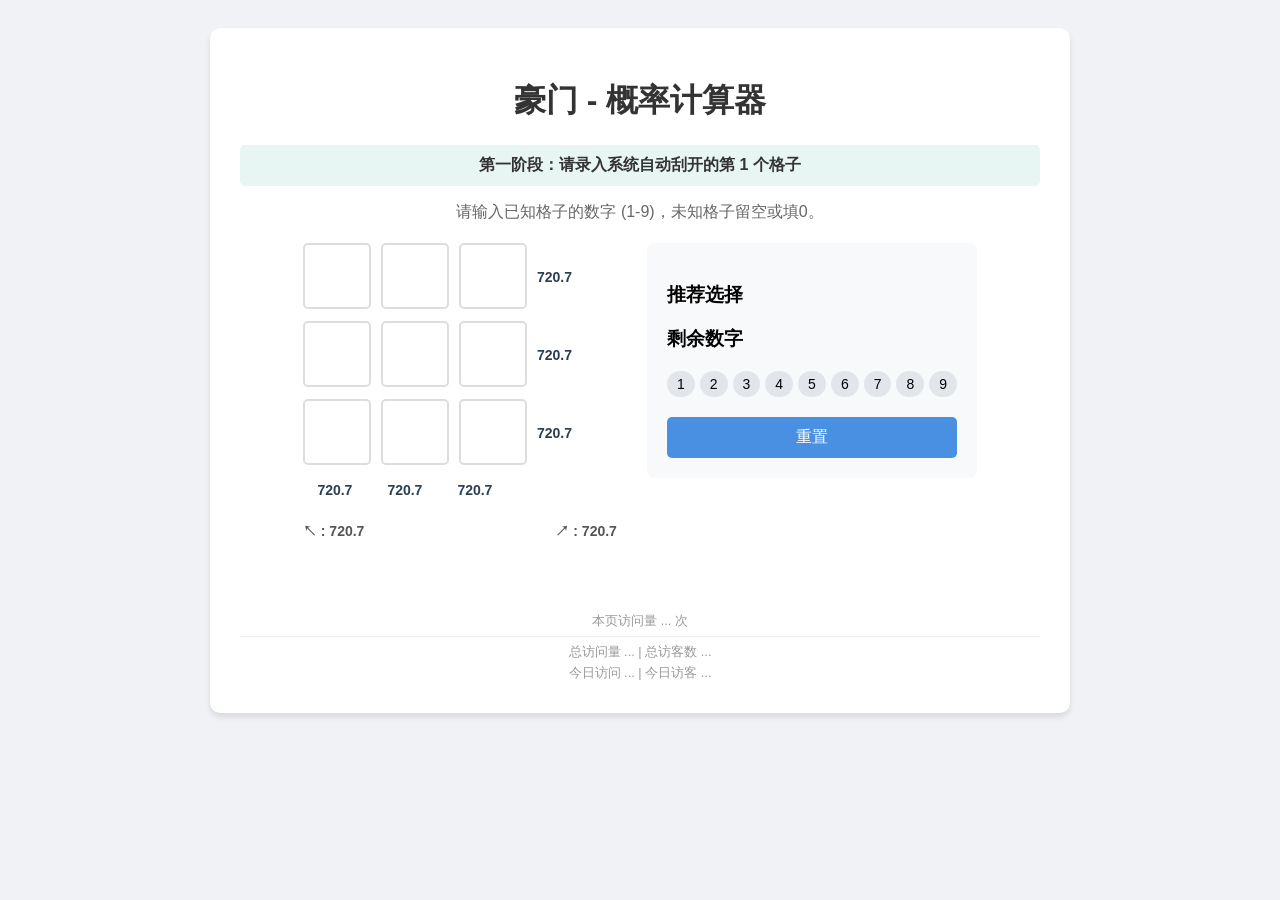
==== 9_grid/index.html @ 1a7174ed "Update footer stats to show Total/Today PV/UV on all pages" ====
<!DOCTYPE html>
<html lang="zh-CN">
<head>
    <meta charset="UTF-8">
    <meta name="viewport" content="width=device-width, initial-scale=1.0">
    <title>豪门 - 概率计算器</title>
    <link rel="stylesheet" href="style.css">
</head>
<body>
    <div class="container">
        <h1>豪门 - 概率计算器</h1>
        <div id="loading" class="loading-overlay">计算中...</div>
        <div class="step-indicator" id="step-status">正在初始化...</div>
        <p>请输入已知格子的数字 (1-9)，未知格子留空或填0。</p>
        
        <div class="game-area">
            <div class="grid-container">
                <!-- 3x3 Grid Inputs -->
                <div class="grid-row">
                    <div class="cell-wrapper">
                        <input type="number" id="cell-1-1" min="0" max="9" class="grid-cell">
                        <span id="ev-1-1" class="ev-display"></span>
                    </div>
                    <div class="cell-wrapper">
                        <input type="number" id="cell-1-2" min="0" max="9" class="grid-cell">
                        <span id="ev-1-2" class="ev-display"></span>
                    </div>
                    <div class="cell-wrapper">
                        <input type="number" id="cell-1-3" min="0" max="9" class="grid-cell">
                        <span id="ev-1-3" class="ev-display"></span>
                    </div>
                    <div class="row-result" id="res-row-1"></div>
                </div>
                <div class="grid-row">
                    <div class="cell-wrapper">
                        <input type="number" id="cell-2-1" min="0" max="9" class="grid-cell">
                        <span id="ev-2-1" class="ev-display"></span>
                    </div>
                    <div class="cell-wrapper">
                        <input type="number" id="cell-2-2" min="0" max="9" class="grid-cell">
                        <span id="ev-2-2" class="ev-display"></span>
                    </div>
                    <div class="cell-wrapper">
                        <input type="number" id="cell-2-3" min="0" max="9" class="grid-cell">
                        <span id="ev-2-3" class="ev-display"></span>
                    </div>
                    <div class="row-result" id="res-row-2"></div>
                </div>
                <div class="grid-row">
                    <div class="cell-wrapper">
                        <input type="number" id="cell-3-1" min="0" max="9" class="grid-cell">
                        <span id="ev-3-1" class="ev-display"></span>
                    </div>
                    <div class="cell-wrapper">
                        <input type="number" id="cell-3-2" min="0" max="9" class="grid-cell">
                        <span id="ev-3-2" class="ev-display"></span>
                    </div>
                    <div class="cell-wrapper">
                        <input type="number" id="cell-3-3" min="0" max="9" class="grid-cell">
                        <span id="ev-3-3" class="ev-display"></span>
                    </div>
                    <div class="row-result" id="res-row-3"></div>
                </div>
                
                <!-- Column Results -->
                <div class="col-results">
                    <div class="col-result" id="res-col-1"></div>
                    <div class="col-result" id="res-col-2"></div>
                    <div class="col-result" id="res-col-3"></div>
                </div>

                 <!-- Diagonal Results -->
                 <div class="diag-results">
                    <div class="diag-result left" id="res-diag-1">↖   : <span id="val-diag-1"></span></div>
                    <div class="diag-result right" id="res-diag-2">↗   : <span id="val-diag-2"></span></div>
                </div>
            </div>

            <div class="info-panel">
                <h3>推荐选择</h3>
                <div id="recommendation" class="highlight"></div>
                <h3>剩余数字</h3>
                <div id="remaining-numbers"></div>
                
                <button onclick="resetGrid()">重置</button>
            </div>
        </div>
        
        <div style="text-align: center; margin-top: 30px; font-size: 0.8rem; color: #999; line-height: 1.6;">
            <div style="margin-bottom: 5px;">本页访问量 <span id="busuanzi_page_pv">...</span> 次</div>
            <div style="border-top: 1px solid #eee; padding-top: 5px;">
                <span>总访问量 <span id="busuanzi_site_pv">...</span></span> | 
                <span>总访客数 <span id="busuanzi_site_uv">...</span></span><br>
                <span>今日访问 <span id="busuanzi_today_pv">...</span></span> | 
                <span>今日访客 <span id="busuanzi_today_uv">...</span></span>
            </div>
        </div>
    </div>
    <script src="script.js"></script>
    <script src="//cdn.busuanzi.cc/busuanzi/3.6.9/busuanzi.min.js" defer></script>
</body>
</html>
---- 9_grid/style.css ----
body {
    font-family: 'Segoe UI', Tahoma, Geneva, Verdana, sans-serif;
    background-color: #f0f2f5;
    display: flex;
    justify-content: center;
    padding: 20px;
}

.container {
    background-color: white;
    padding: 30px;
    border-radius: 10px;
    box-shadow: 0 4px 6px rgba(0,0,0,0.1);
    max-width: 800px;
    width: 100%;
}

h1 {
    text-align: center;
    color: #333;
}

p {
    text-align: center;
    color: #666;
}

.game-area {
    display: flex;
    flex-direction: column;
    align-items: center;
    gap: 30px;
    margin-top: 20px;
}

@media (min-width: 600px) {
    .game-area {
        flex-direction: row;
        align-items: flex-start;
        justify-content: center;
    }
}

.grid-container {
    display: flex;
    flex-direction: column;
    gap: 10px;
    position: relative;
    padding-bottom: 40px; /* Space for col results */
}

.grid-row {
    display: flex;
    gap: 10px;
    align-items: center;
}

.grid-cell {
    width: 60px;
    height: 60px;
    font-size: 24px;
    text-align: center;
    border: 2px solid #ddd;
    border-radius: 5px;
    outline: none;
    transition: border-color 0.2s;
}

.grid-cell:focus {
    border-color: #4a90e2;
}

/* Hide spin buttons */
input[type=number]::-webkit-inner-spin-button, 
input[type=number]::-webkit-outer-spin-button { 
  -webkit-appearance: none; 
  margin: 0; 
}

.row-result {
    width: 80px;
    font-weight: bold;
    color: #2c3e50;
    font-size: 14px;
}

.col-results {
    display: flex;
    gap: 10px;
    margin-left: 0;
    padding-left: 2px; /* Slight adjustment */
}

.col-result {
    width: 60px;
    text-align: center;
    font-weight: bold;
    color: #2c3e50;
    font-size: 14px;
    padding-top: 5px;
}

.diag-results {
    margin-top: 15px;
    display: flex;
    justify-content: space-between;
    width: 100%;
    font-size: 14px;
    font-weight: bold;
    color: #555;
}

.info-panel {
    background-color: #f8f9fa;
    padding: 20px;
    border-radius: 8px;
    min-width: 200px;
}

.highlight {
    font-size: 18px;
    color: #e74c3c;
    font-weight: bold;
    margin-bottom: 10px;
}

#remaining-numbers {
    display: flex;
    flex-wrap: wrap;
    gap: 5px;
    margin-bottom: 20px;
}

.rem-num {
    background-color: #e2e6ea;
    padding: 5px 10px;
    border-radius: 15px;
    font-size: 14px;
}

button {
    background-color: #4a90e2;
    color: white;
    border: none;
    padding: 10px 20px;
    border-radius: 5px;
    cursor: pointer;
    font-size: 16px;
    width: 100%;
}

button:hover {
    background-color: #357abd;
}

.best-choice {
    color: #e74c3c;
    font-weight: 800;
}
.recommend-scratch {
    background-color: #fffacd !important; /* LemonChiffon */
    border: 3px solid #f1c40f !important;
    animation: pulse 1.5s infinite;
}

@keyframes pulse {
    0% {
        box-shadow: 0 0 0 0 rgba(241, 196, 15, 0.7);
    }
    70% {
        box-shadow: 0 0 0 10px rgba(241, 196, 15, 0);
    }
    100% {
        box-shadow: 0 0 0 0 rgba(241, 196, 15, 0);
    }
}

.step-indicator {
    margin-bottom: 15px;
    font-weight: bold;
    color: #2c3e50;
    padding: 10px;
    background-color: #e8f6f3;
    border-radius: 5px;
    text-align: center;
}

.loading-overlay {
    position: fixed;
    top: 0;
    left: 0;
    width: 100%;
    height: 100%;
    background: rgba(255, 255, 255, 0.8);
    display: flex;
    justify-content: center;
    align-items: center;
    z-index: 1000;
    font-size: 24px;
    font-weight: bold;
    color: #333;
    display: none;
}
.ev-display {
    display: block;
    font-size: 10px;
    color: #888;
    margin-top: 2px;
}

.recommend-scratch .ev-display {
    color: #d35400;
    font-weight: bold;
}
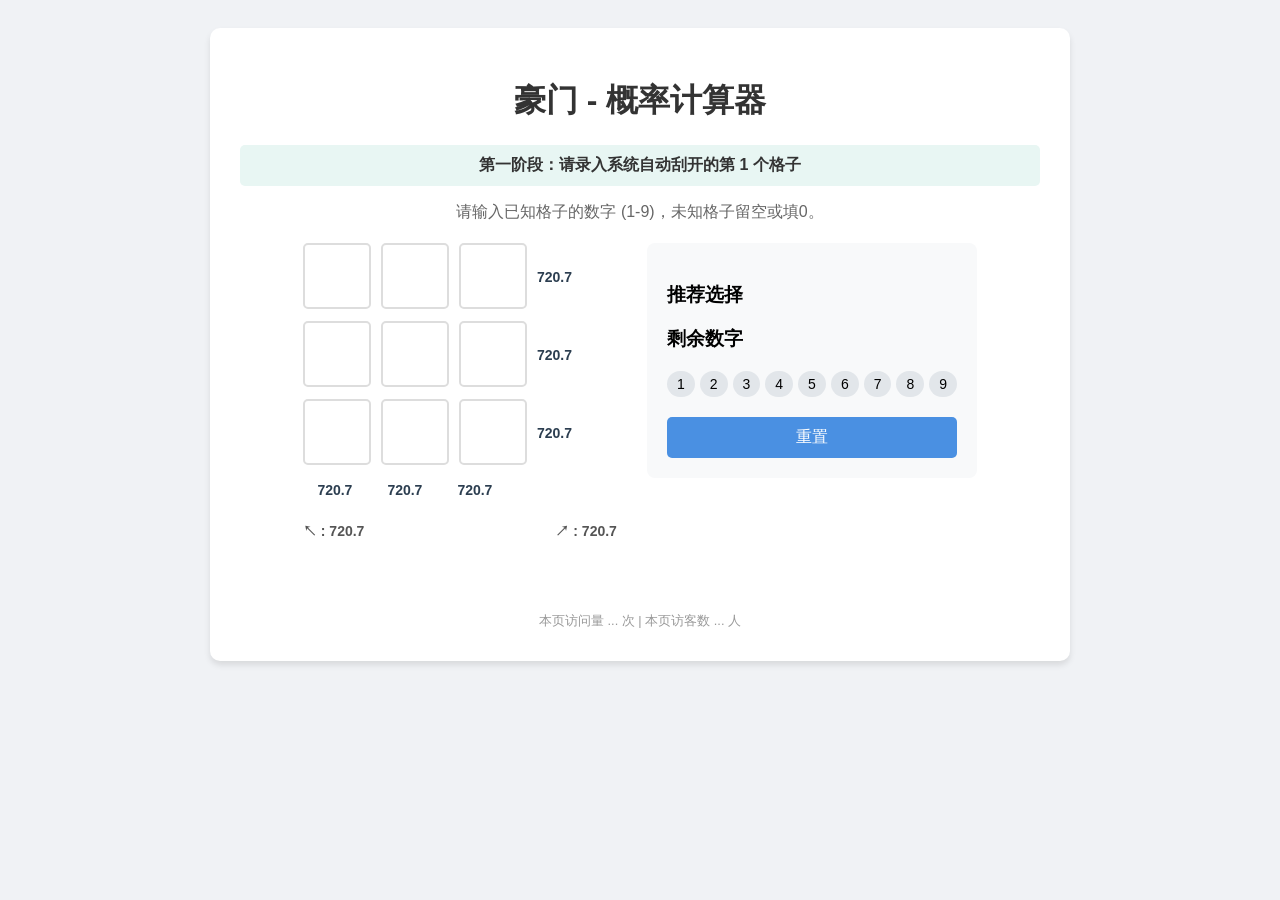
==== commit 97d84fee: "Update analytics display logic as per requirement" ====
--- a/9_grid/index.html
+++ b/9_grid/index.html
@@ -87,13 +87,8 @@
         </div>
         
         <div style="text-align: center; margin-top: 30px; font-size: 0.8rem; color: #999; line-height: 1.6;">
-            <div style="margin-bottom: 5px;">本页访问量 <span id="busuanzi_page_pv">...</span> 次</div>
-            <div style="border-top: 1px solid #eee; padding-top: 5px;">
-                <span>总访问量 <span id="busuanzi_site_pv">...</span></span> | 
-                <span>总访客数 <span id="busuanzi_site_uv">...</span></span><br>
-                <span>今日访问 <span id="busuanzi_today_pv">...</span></span> | 
-                <span>今日访客 <span id="busuanzi_today_uv">...</span></span>
-            </div>
+            <span>本页访问量 <span id="busuanzi_page_pv">...</span> 次</span> | 
+            <span>本页访客数 <span id="busuanzi_page_uv">...</span> 人</span>
         </div>
     </div>
     <script src="script.js"></script>
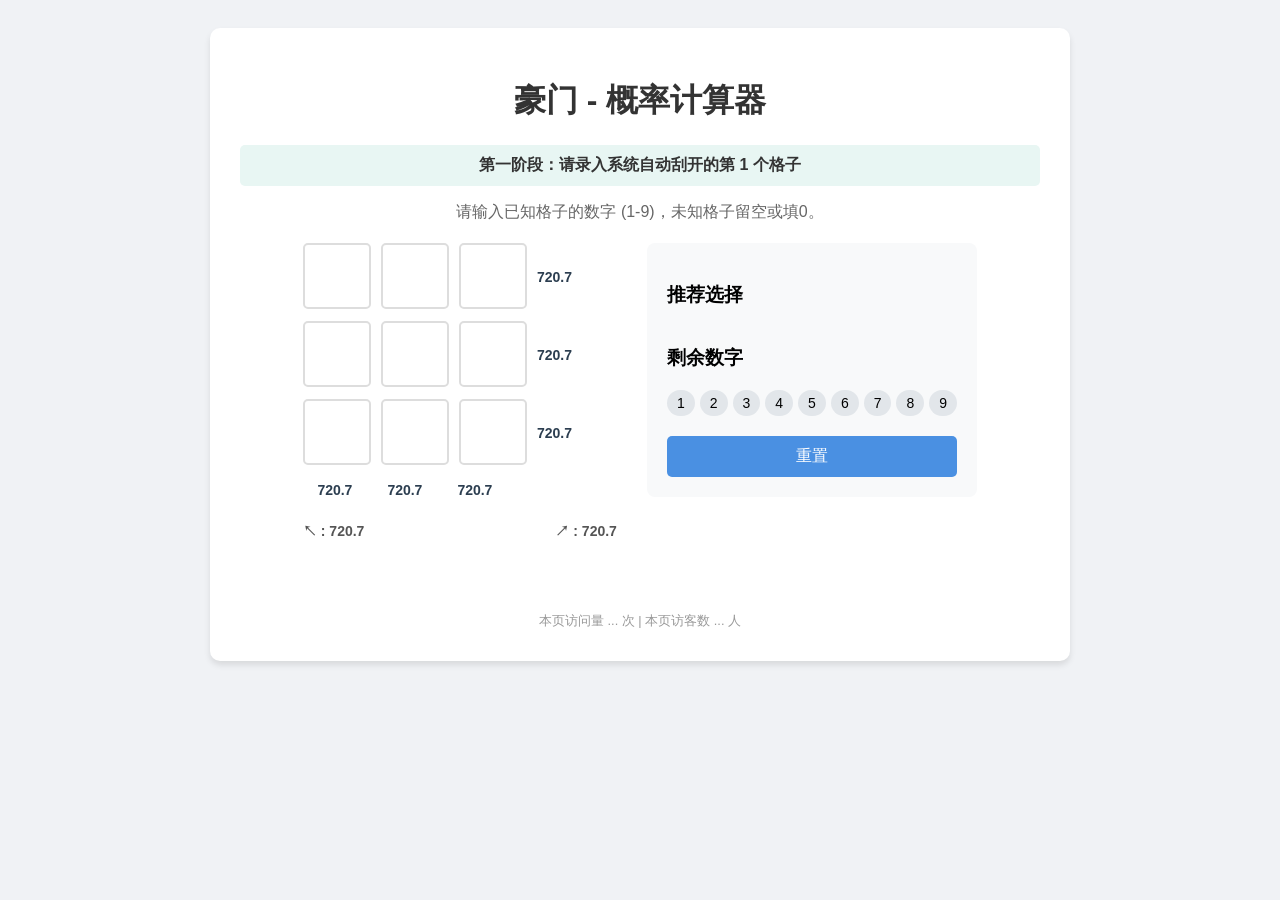
==== commit bf9224bf: "prob" ====
--- a/9_grid/index.html
+++ b/9_grid/index.html
@@ -79,6 +79,7 @@
             <div class="info-panel">
                 <h3>推荐选择</h3>
                 <div id="recommendation" class="highlight"></div>
+                <div id="probability-breakdown" class="prob-list"></div>
                 <h3>剩余数字</h3>
                 <div id="remaining-numbers"></div>
                 
--- a/9_grid/style.css
+++ b/9_grid/style.css
@@ -31,6 +31,36 @@
     align-items: center;
     gap: 30px;
     margin-top: 20px;
+}
+
+@media (max-width: 600px) {
+    body {
+        zoom: 0.75;
+        padding: 10px;
+    }
+
+    .container {
+        padding: 15px;
+    }
+
+    .game-area {
+        gap: 15px;
+        margin-top: 10px;
+    }
+
+    h1 {
+        margin-bottom: 5px;
+    }
+
+    p {
+        margin-top: 5px;
+        margin-bottom: 10px;
+    }
+
+    .info-panel {
+        width: 100%;
+        margin-top: 10px;
+    }
 }
 
 @media (min-width: 600px) {
@@ -212,3 +242,30 @@
     color: #d35400;
     font-weight: bold;
 }
+.prob-list {
+    margin-top: 10px;
+    font-size: 0.9em;
+    color: #555;
+    max-height: 200px;
+    overflow-y: auto;
+}
+
+.prob-item {
+    display: flex;
+    justify-content: space-between;
+    padding: 4px 0;
+    border-bottom: 1px dashed #eee;
+}
+
+.prob-item:last-child {
+    border-bottom: none;
+}
+
+.prob-reward {
+    font-weight: bold;
+    color: #2980b9;
+}
+
+.prob-val {
+    color: #7f8c8d;
+}
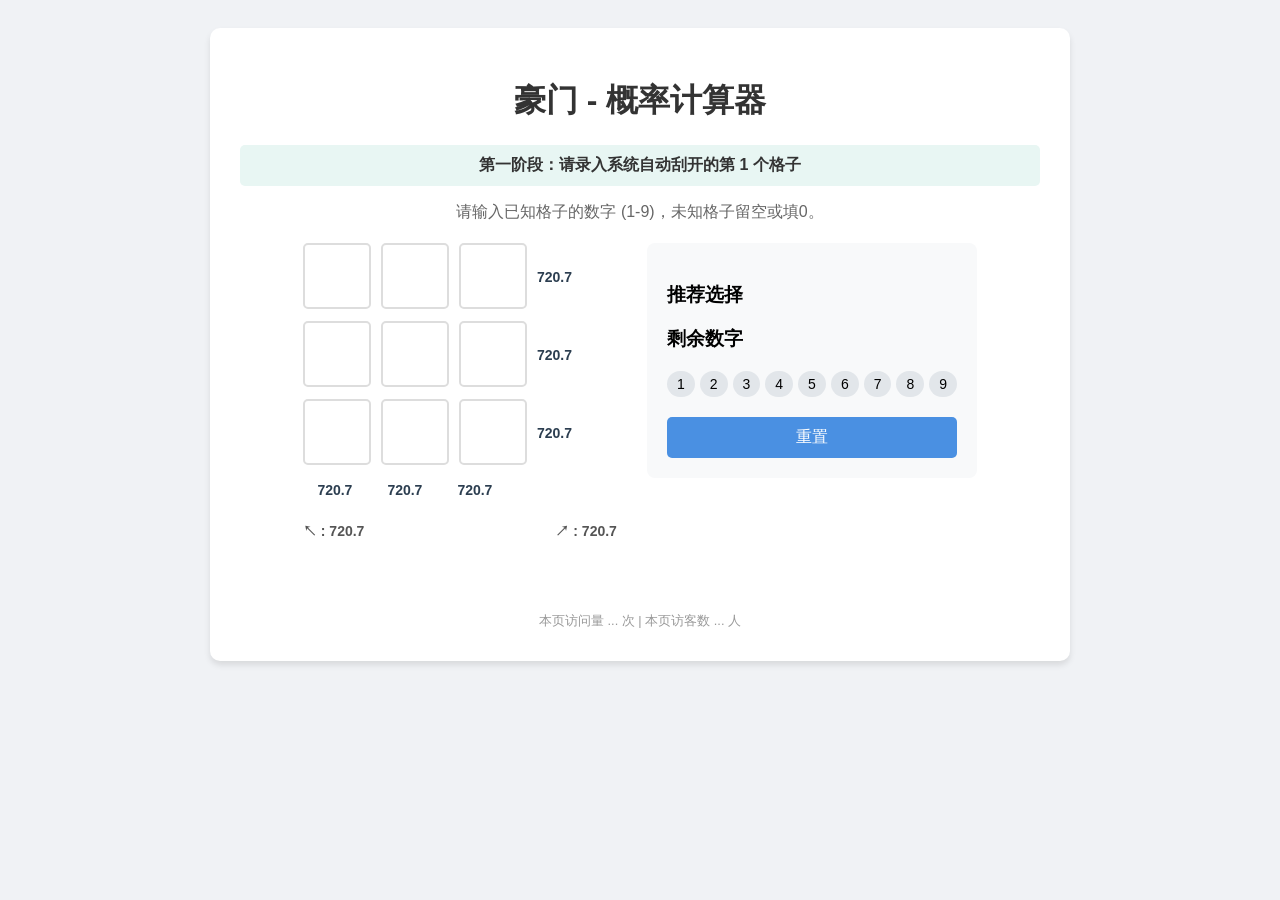
==== commit 38e66639: "Update" ====
--- a/9_grid/index.html
+++ b/9_grid/index.html
@@ -80,6 +80,13 @@
                 <h3>推荐选择</h3>
                 <div id="recommendation" class="highlight"></div>
                 <div id="probability-breakdown" class="prob-list"></div>
+
+                <div id="alternate-recommendation-container" style="display: none; margin-top: 20px;">
+                    <h3 style="color: #7f8c8d;">备选方案</h3>
+                    <div id="alternate-recommendation" class="highlight-alt"></div>
+                    <div id="alternate-probability-breakdown" class="prob-list"></div>
+                </div>
+
                 <h3>剩余数字</h3>
                 <div id="remaining-numbers"></div>
                 
--- a/9_grid/style.css
+++ b/9_grid/style.css
@@ -246,8 +246,6 @@
     margin-top: 10px;
     font-size: 0.9em;
     color: #555;
-    max-height: 200px;
-    overflow-y: auto;
 }
 
 .prob-item {
@@ -269,3 +267,9 @@
 .prob-val {
     color: #7f8c8d;
 }
+.highlight-alt {
+    font-size: 1.1em;
+    font-weight: bold;
+    color: #7f8c8d; /* Grey for alternate */
+    margin-bottom: 5px;
+}
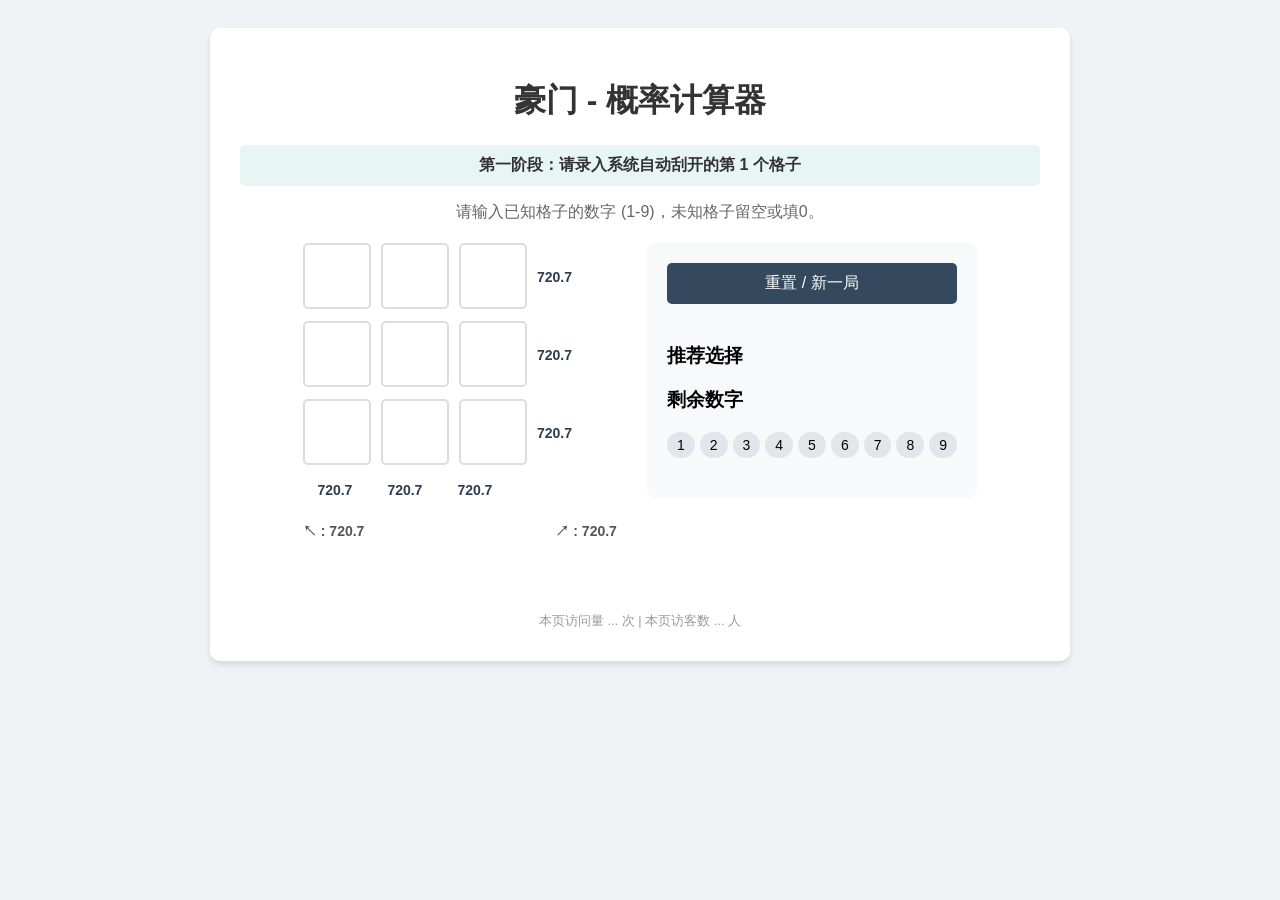
==== commit 63f02f81: "Update" ====
--- a/9_grid/index.html
+++ b/9_grid/index.html
@@ -77,6 +77,8 @@
             </div>
 
             <div class="info-panel">
+                <button onclick="resetGrid()" style="width: 100%; margin-bottom: 20px; background-color: #34495e;">重置 / 新一局</button>
+
                 <h3>推荐选择</h3>
                 <div id="recommendation" class="highlight"></div>
                 <div id="probability-breakdown" class="prob-list"></div>
@@ -89,8 +91,6 @@
 
                 <h3>剩余数字</h3>
                 <div id="remaining-numbers"></div>
-                
-                <button onclick="resetGrid()">重置</button>
             </div>
         </div>
         
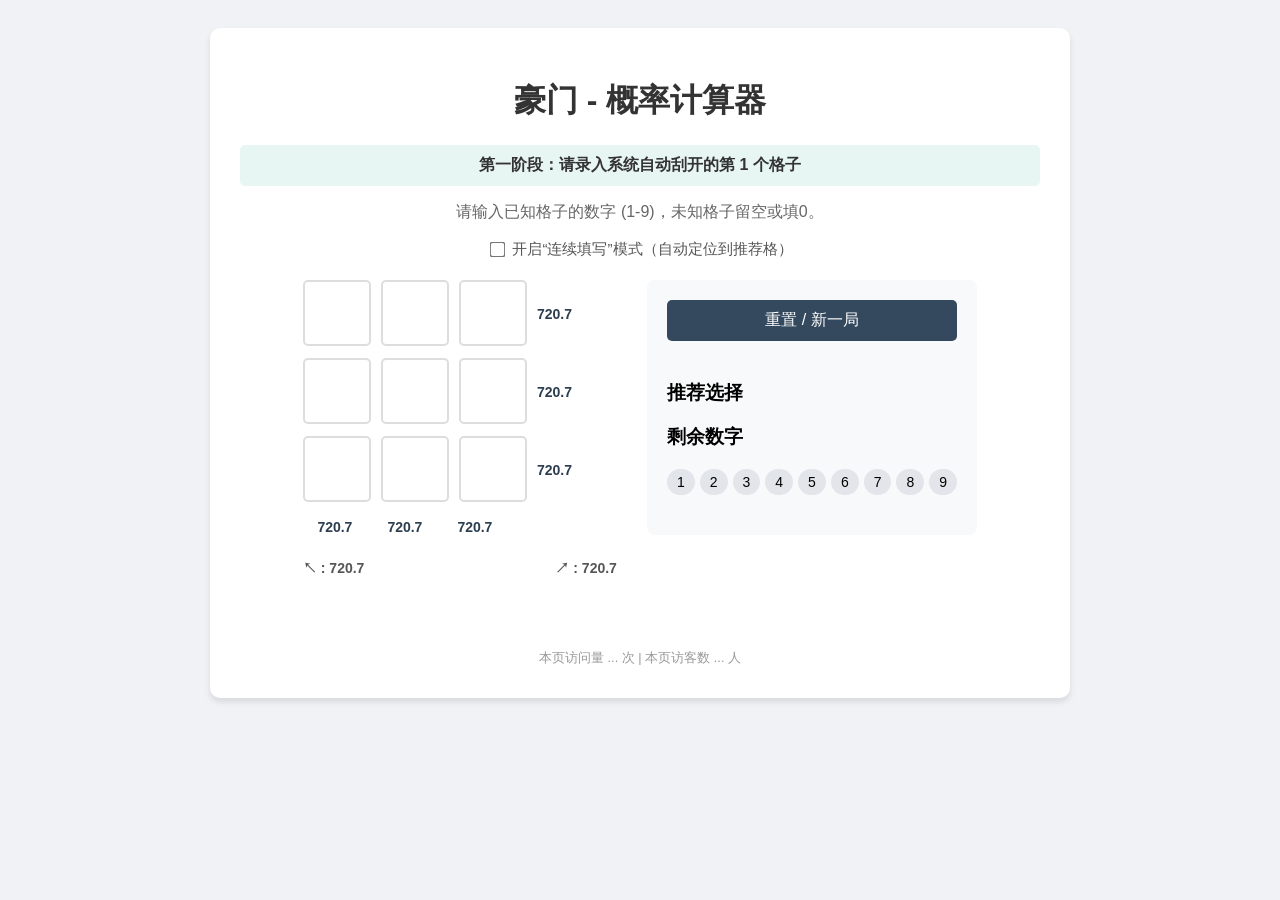
==== commit 2a35877d: "Update" ====
--- a/9_grid/index.html
+++ b/9_grid/index.html
@@ -12,6 +12,13 @@
         <div id="loading" class="loading-overlay">计算中...</div>
         <div class="step-indicator" id="step-status">正在初始化...</div>
         <p>请输入已知格子的数字 (1-9)，未知格子留空或填0。</p>
+        
+        <div style="margin-bottom: 20px; text-align: center;">
+            <label style="display: inline-flex; align-items: center; cursor: pointer; color: #555; font-size: 0.95em;">
+                <input type="checkbox" id="auto-focus-toggle" style="margin-right: 8px; transform: scale(1.2);">
+                开启“连续填写”模式（自动定位到推荐格）
+            </label>
+        </div>
         
         <div class="game-area">
             <div class="grid-container">
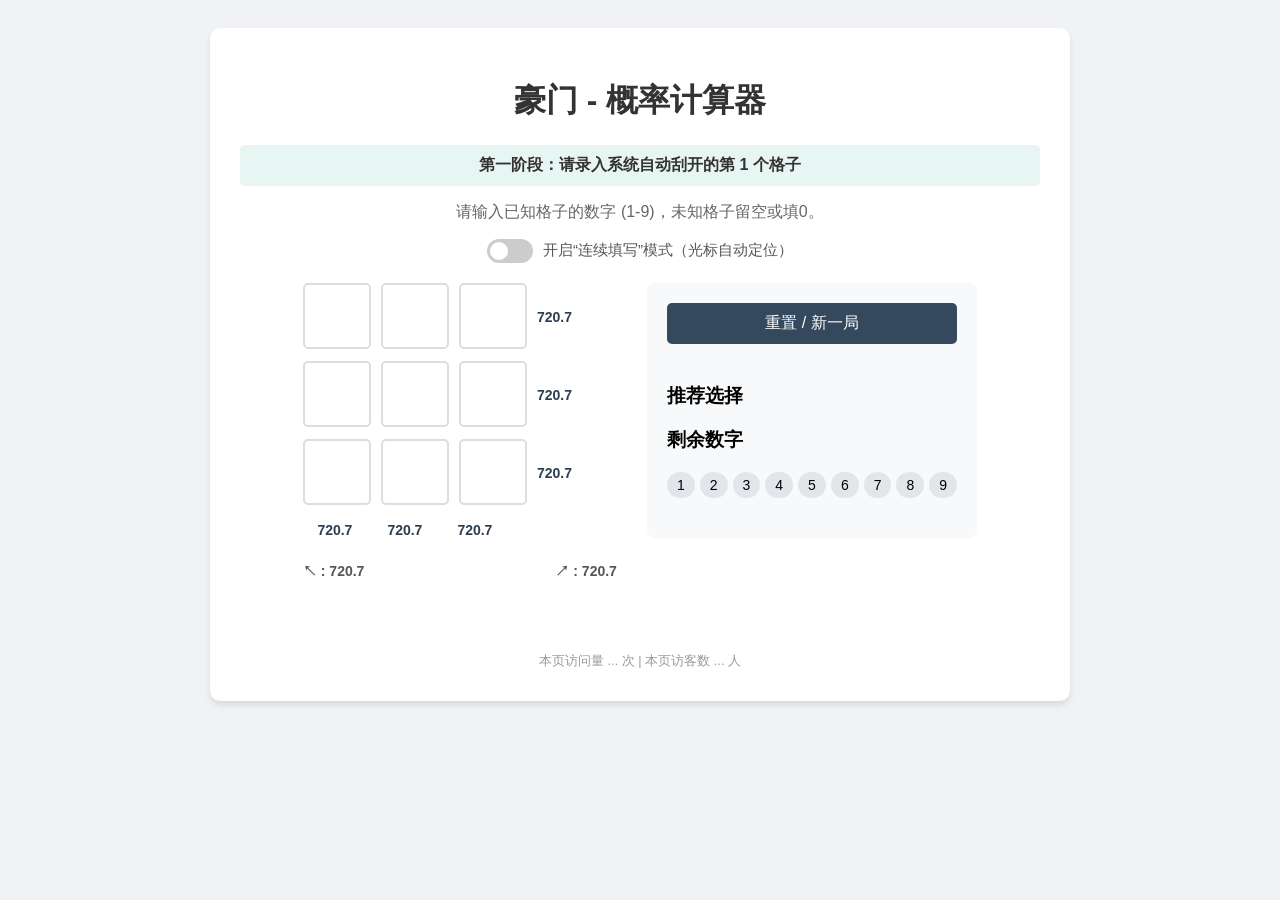
==== commit 57d3951b: "Update" ====
--- a/9_grid/index.html
+++ b/9_grid/index.html
@@ -13,11 +13,12 @@
         <div class="step-indicator" id="step-status">正在初始化...</div>
         <p>请输入已知格子的数字 (1-9)，未知格子留空或填0。</p>
         
-        <div style="margin-bottom: 20px; text-align: center;">
-            <label style="display: inline-flex; align-items: center; cursor: pointer; color: #555; font-size: 0.95em;">
-                <input type="checkbox" id="auto-focus-toggle" style="margin-right: 8px; transform: scale(1.2);">
-                开启“连续填写”模式（自动定位到推荐格）
+        <div style="margin-bottom: 20px; text-align: center; display: flex; justify-content: center; align-items: center; gap: 10px;">
+            <label class="switch">
+                <input type="checkbox" id="auto-focus-toggle">
+                <span class="slider round"></span>
             </label>
+            <span style="color: #555; font-size: 0.95em;">开启“连续填写”模式（光标自动定位）</span>
         </div>
         
         <div class="game-area">
--- a/9_grid/style.css
+++ b/9_grid/style.css
@@ -273,3 +273,64 @@
     color: #7f8c8d; /* Grey for alternate */
     margin-bottom: 5px;
 }
+
+/* Toggle Switch Styles */
+.switch {
+    position: relative;
+    display: inline-block;
+    width: 46px;
+    height: 24px;
+}
+
+.switch input { 
+    opacity: 0;
+    width: 0;
+    height: 0;
+}
+
+.slider {
+    position: absolute;
+    cursor: pointer;
+    top: 0;
+    left: 0;
+    right: 0;
+    bottom: 0;
+    background-color: #ccc;
+    -webkit-transition: .4s;
+    transition: .4s;
+}
+
+.slider:before {
+    position: absolute;
+    content: "";
+    height: 18px;
+    width: 18px;
+    left: 3px;
+    bottom: 3px;
+    background-color: white;
+    -webkit-transition: .4s;
+    transition: .4s;
+}
+
+input:checked + .slider {
+    background-color: #2196F3;
+}
+
+input:focus + .slider {
+    box-shadow: 0 0 1px #2196F3;
+}
+
+input:checked + .slider:before {
+    -webkit-transform: translateX(22px);
+    -ms-transform: translateX(22px);
+    transform: translateX(22px);
+}
+
+/* Rounded sliders */
+.slider.round {
+    border-radius: 24px;
+}
+
+.slider.round:before {
+    border-radius: 50%;
+}
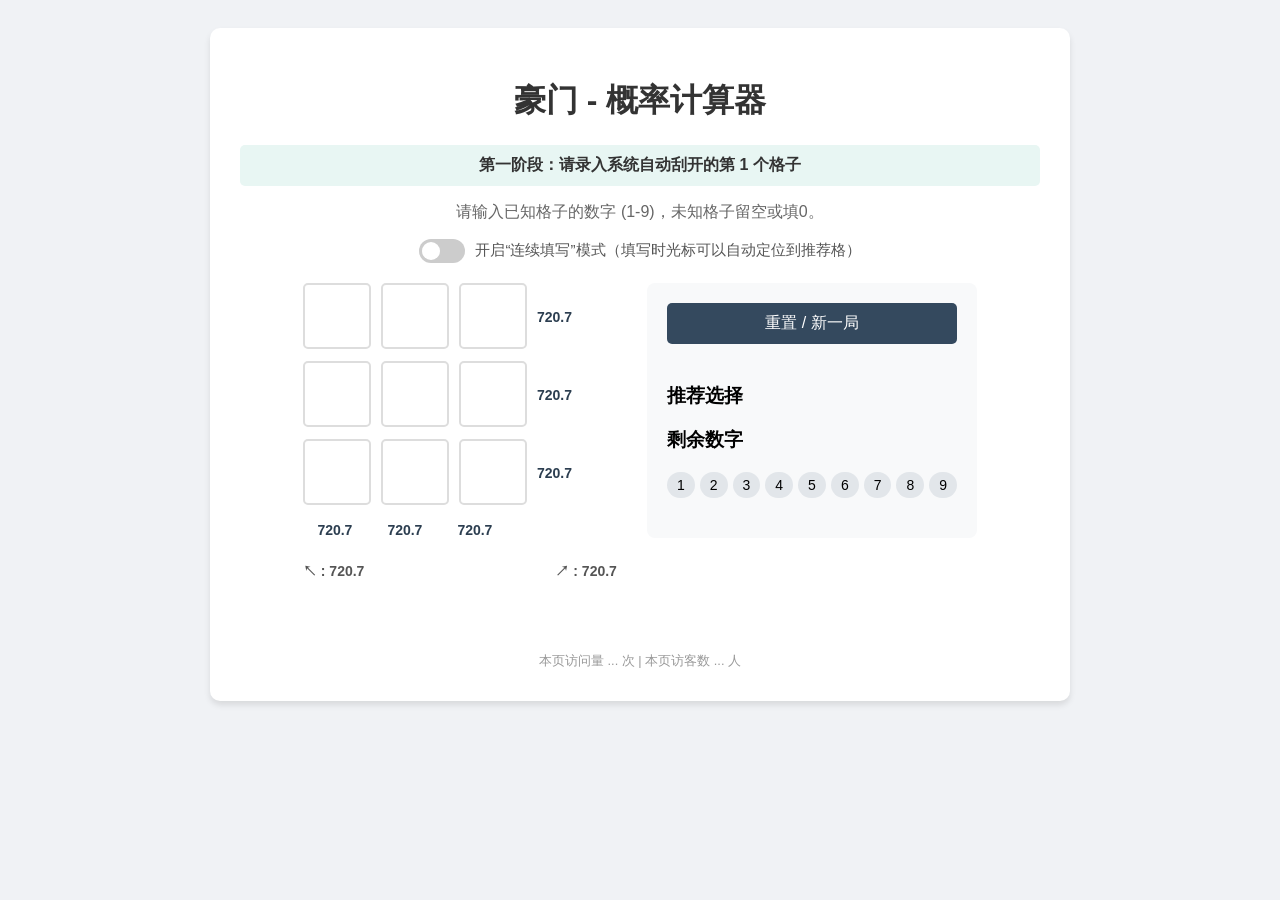
==== commit 71147083: "Update" ====
--- a/9_grid/index.html
+++ b/9_grid/index.html
@@ -18,7 +18,7 @@
                 <input type="checkbox" id="auto-focus-toggle">
                 <span class="slider round"></span>
             </label>
-            <span style="color: #555; font-size: 0.95em;">开启“连续填写”模式（光标自动定位）</span>
+            <span style="color: #555; font-size: 0.95em;">开启“连续填写”模式（填写时光标可以自动定位到推荐格）</span>
         </div>
         
         <div class="game-area">
